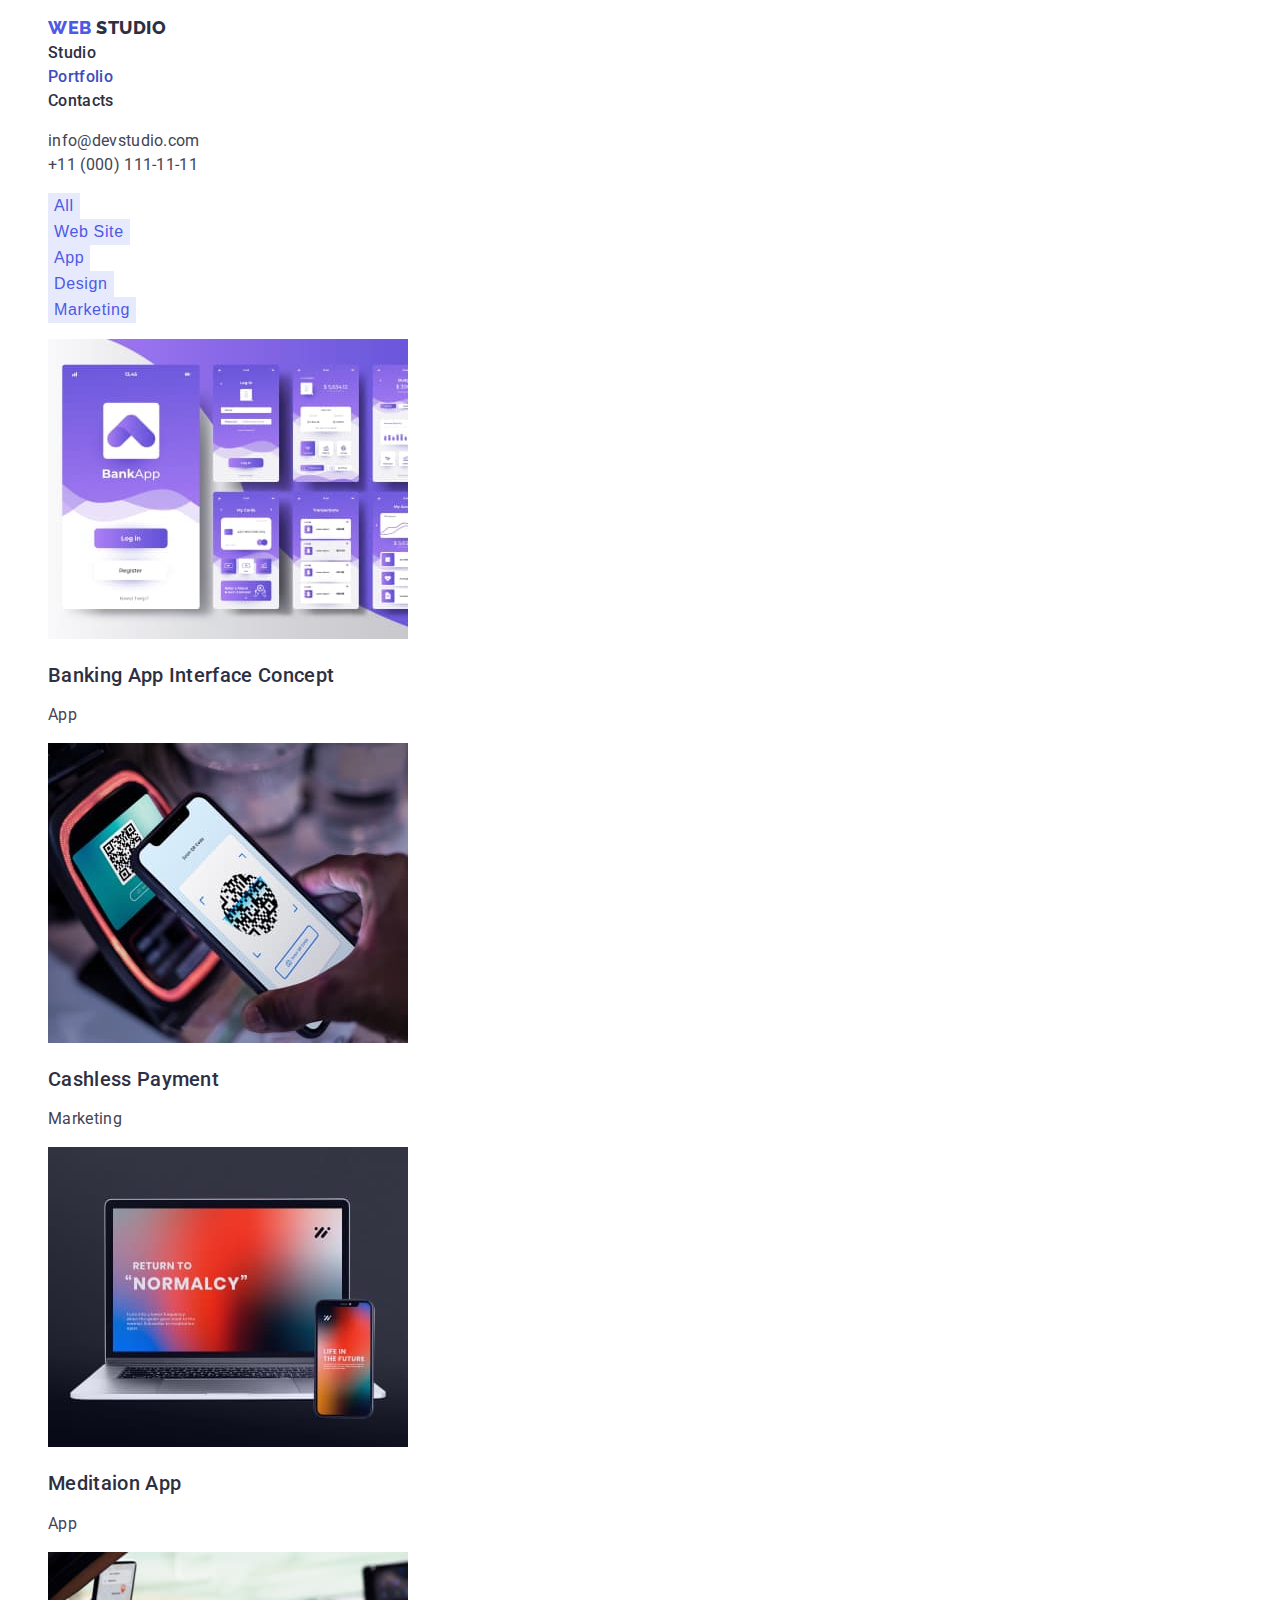
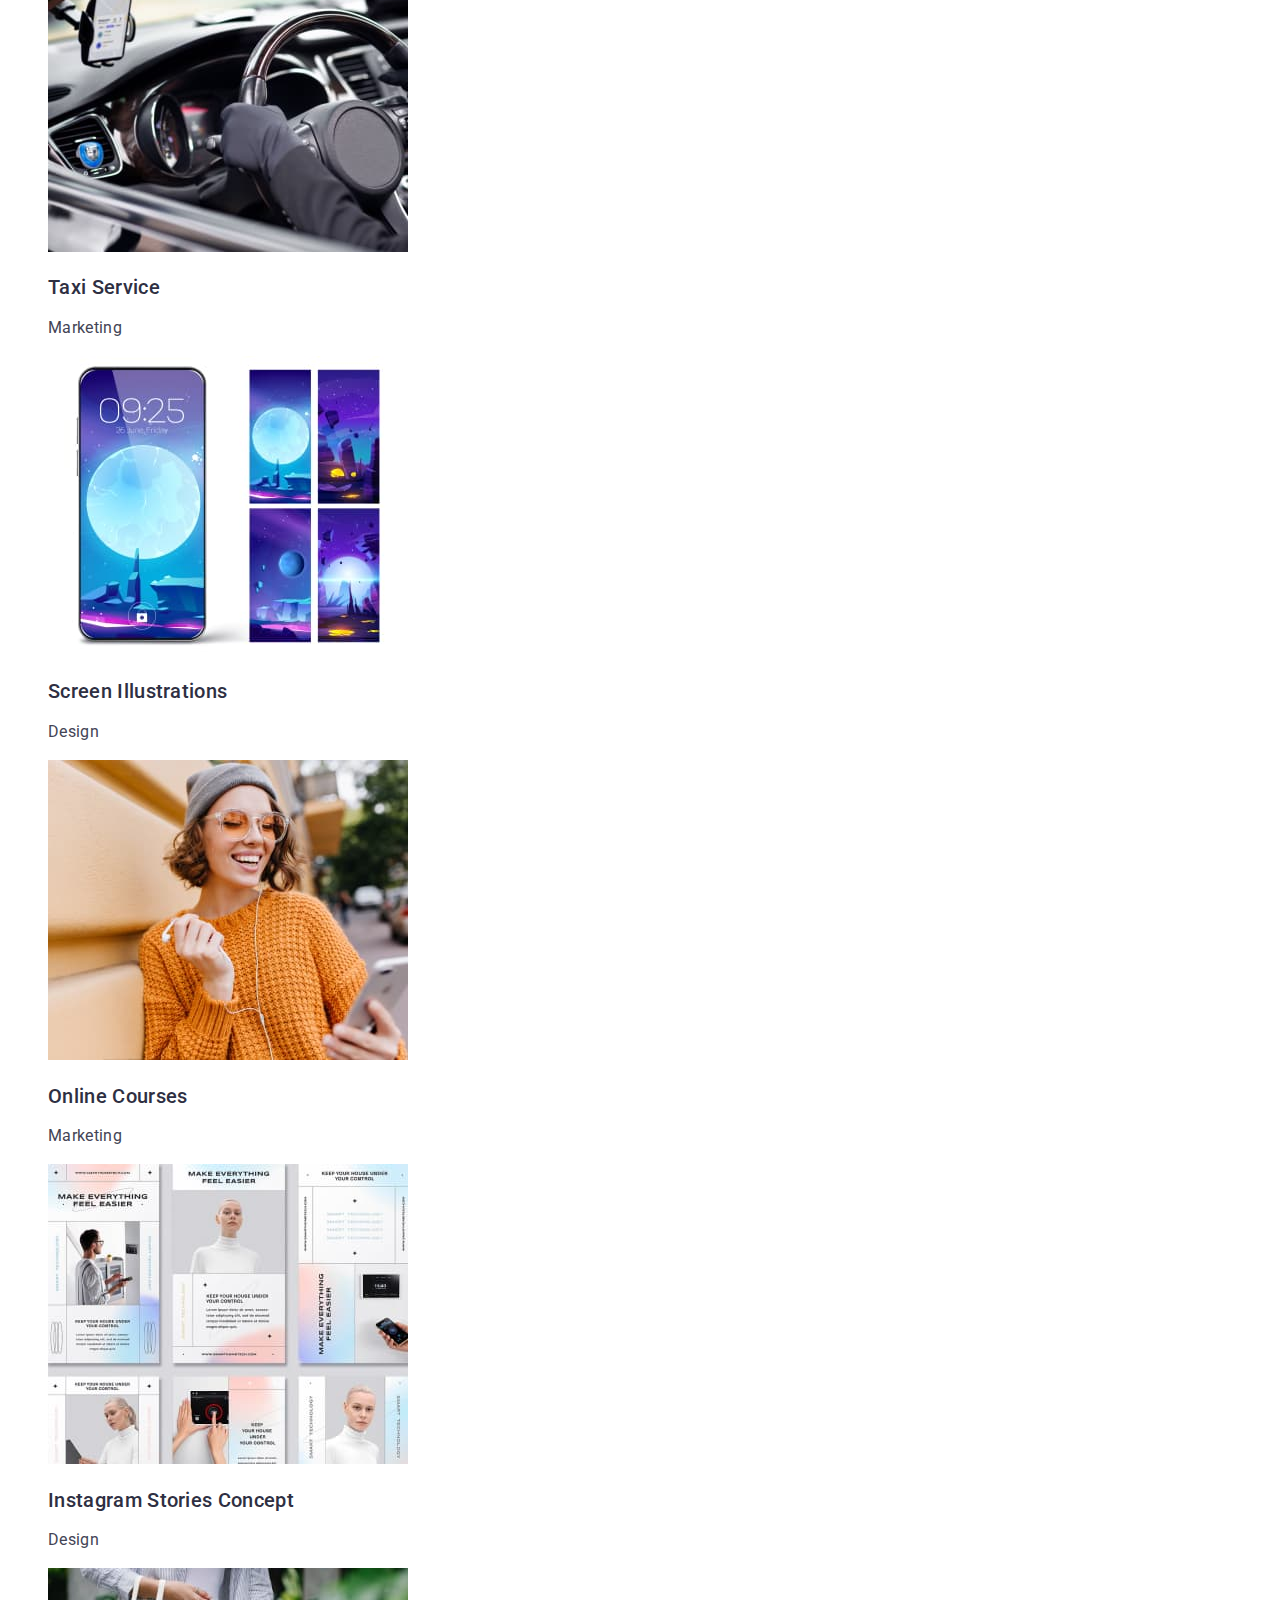
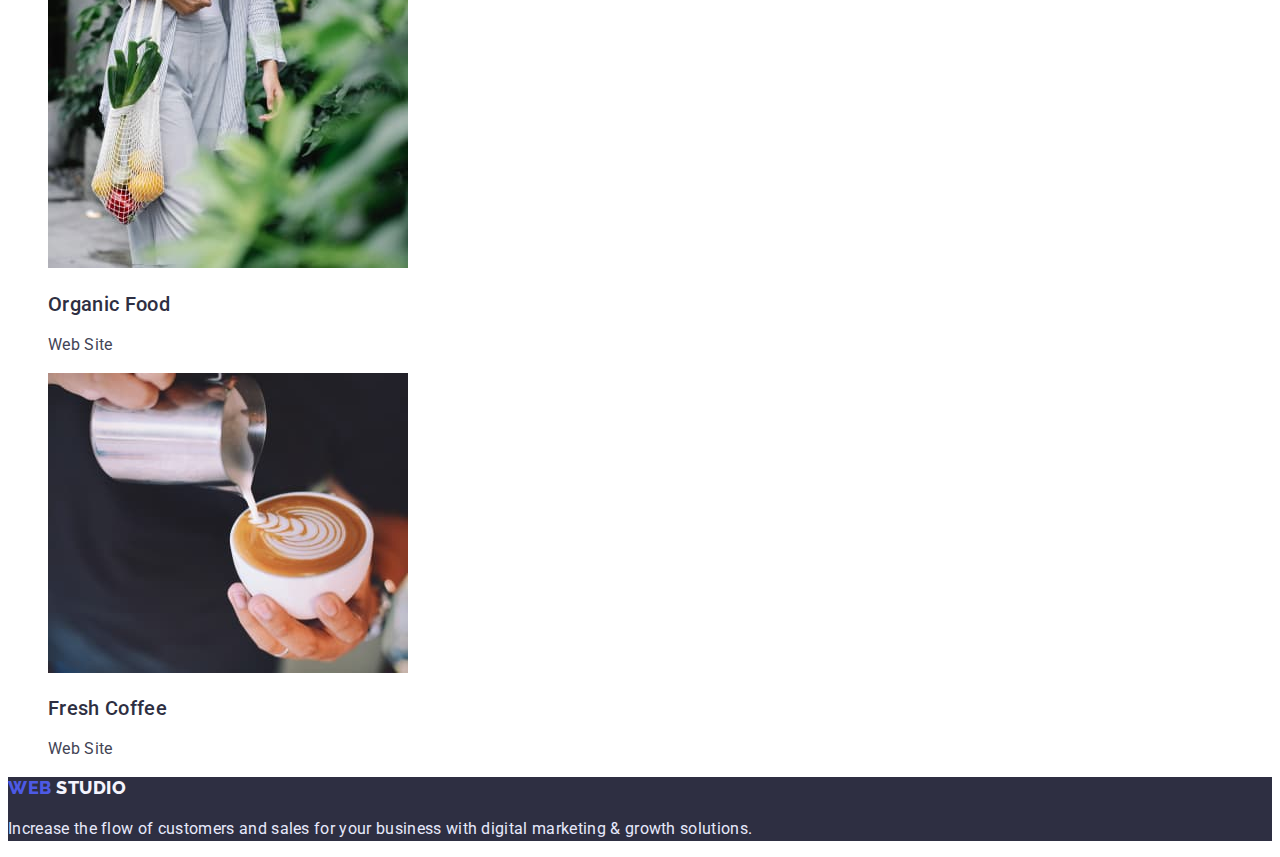
==== portfolio.html @ 8545eea1 "Initial commit" ====
<!DOCTYPE html>
<html lang="en">
  <head>
    <meta charset="UTF-8" />
    <meta http-equiv="X-UA-Compatible" content="IE=edge" />
    <meta name="viewport" content="width=device-width, initial-scale=1.0" />
    <title>Portfolio</title>
    <!-- Fonst -->
    <link rel="preconnect" href="https://fonts.googleapis.com" />
    <link rel="preconnect" href="https://fonts.gstatic.com" crossorigin />
    <link
      href="https://fonts.googleapis.com/css2?family=Raleway:wght@800&family=Roboto:wght@400;500;700;900&display=swap"
      rel="stylesheet"
    />
    <!-- Custom styles -->
    <link rel="stylesheet" href="./css/styles.css" />
  </head>
  <body>
    <!-- Header section -->
    <header class="header">
      <nav class="header-nav">
        <ul class="header-list list">
          <li class="header-item">
            <a class="header-logo link" href="./index.html">
              <span class="header-logo-span">Web</span> Studio
            </a>
          </li>
          <li class="header-item">
            <a class="header-link link" href="./index.html">Studio</a>
          </li>
          <li class="header-item">
            <a class="header-link link current" href="./portfolio.html"
              >Portfolio</a
            >
          </li>
          <li class="header-item">
            <a class="header-link link" href="#Contacts">Contacts</a>
          </li>
        </ul>
      </nav>
      <address class="header-address">
        <ul class="header-list list">
          <li class="header-item">
            <a class="header-mail link" href="mailto:info@devstudio.com"
              >info@devstudio.com</a
            >
          </li>
          <li class="header-item">
            <a class="header-contact link" href="tel:+110001111111"
              >+11 (000) 111-11-11</a
            >
          </li>
        </ul>
      </address>
    </header>
    <main>
      <!-- Filters section -->

      <section class="filters section">
        <h1 class="visually-hidden" hidden>Filters</h1>
        <ul class="filters-list list">
          <li class="filters-item">
            <button class="filters-button" type="button">All</button>
          </li>
          <li class="filters-item">
            <button class="filters-button" type="button">Web Site</button>
          </li>
          <li class="filters-item">
            <button class="filters-button" type="button">App</button>
          </li>
          <li class="filters-item">
            <button class="filters-button" type="button">Design</button>
          </li>
          <li class="filters-item">
            <button class="filters-button" type="button">Marketing</button>
          </li>
        </ul>
        <ul class="project-list list">
          <li class="project-item link">
            <img
              class="project-img"
              src="./img/project-row-1/bank-app.jpg"
              alt="Banking App"
              width="360"
              height="300"
            />
            <h2 class="project-title">Banking App Interface Concept</h2>
            <p class="project-desc">App</p>
          </li>
          <li class="project-item link">
            <img
              class="project-img"
              src="./img/project-row-1/qr-code.jpg"
              alt="QR code and
            smartphone"
              width="360"
              height="300"
            />
            <h2 class="project-title">Cashless Payment</h2>
            <p class="project-desc">Marketing</p>
          </li>
          <li class="project-item link">
            <img
              class="project-img"
              src="./img/project-row-1/computer-and-smartphone.jpg"
              alt="Computer and
            smartphone"
              width="360"
              height="300"
            />
            <h2 class="project-title">Meditaion App</h2>
            <p class="project-desc">App</p>
          </li>
          <li class="project-item link">
            <img
              class="project-img"
              src="./img/project-row-2/app-for-drivers.jpg"
              alt="App for drivers"
              width="360"
              height="300"
            />
            <h2 class="project-title">Taxi Service</h2>
            <p class="project-desc">Marketing</p>
          </li>
          <li class="project-item link">
            <img
              class="project-img"
              src="./img/project-row-2/phone-wallpaper.jpg"
              alt="Phone wallpaper"
              width="360"
              height="300"
            />
            <h2 class="project-title">Screen Illustrations</h2>
            <p class="project-desc">Design</p>
          </li>
          <li class="project-item ;link">
            <img
              class="project-img"
              src="./img/project-row-2/girl-in-headphones.jpg"
              alt="Girl listening to
            music"
              width="360"
              height="300"
            />
            <h2 class="project-title">Online Courses</h2>
            <p class="project-desc">Marketing</p>
          </li>
          <li class="project-item link">
            <img
              class="project-img"
              src="./img/project-row-3/instagram-foto.jpg"
              alt="Instagram foto"
              width="360"
              height="300"
            />
            <h2 class="project-title">Instagram Stories Concept</h2>
            <p class="project-desc">Design</p>
          </li>
          <li class="project-item link">
            <img
              class="project-img"
              src="./img/project-row-3/products.jpg"
              alt="Products in a bag"
              width="360"
              height="300"
            />
            <h2 class="project-title">Organic Food</h2>
            <p class="project-desc">Web Site</p>
          </li>
          <li class="project-item link">
            <img
              class="project-img"
              src="./img/project-row-3/coffee.jpg"
              alt="Coffee"
              width="360"
              height="300"
            />
            <h2 class="project-title">Fresh Coffee</h2>
            <p class="project-desc">Web Site</p>
          </li>
        </ul>
      </section>
    </main>
    <!-- Footer section -->
    <footer class="footer">
      <a class="footer-logo link" href="./index.html">
        <span class="footer-logo-span">Web</span> Studio
      </a>
      <p class="footer-desc">
        Increase the flow of customers and sales for your business with digital
        marketing & growth solutions.
      </p>
    </footer>
  </body>
</html>
---- css/styles.css ----
:root {
    --color-iris: #4d5ae5;
    --color-ocean: #404bbf;
    --color-navy-blue: #2e2f42;
    --color-green: #31d0aa;
    --color-slate: #434455;
    --color-light-slate: #8e8f99;
    --color-cornflower: #e7e9fc;
    --color-cloud: #f4f4fd;
    --color-navy-blue-modal: #2e2f42;
    --color-grey: #2e2f42;
    --color-white: #ffffff;
}

body {
    font-family: "Roboto", sans-serif;
    font-size: 16px;
    line-height: calc(24 / 16);
    letter-spacing: 0.02em;
    color: var(--color-slate);
}

visually-hidden {
    position: absolute;
    width: 1px;
    height: 1px;
    margin: -1px;
    border: 0;
    padding: 0;

    white-space: nowrap;
    clip-path: inset(100%);
    clip: rect(0 0 0 0);
    overflow: hidden;
}

.list {
    list-style: none;
}

.link {
    text-decoration: none;
}

/* Header section */

.header {
    background-color: var(--color-white);
}

.header-nav {}

.header-list {}

.header-item {}

.header-logo {
    font-family: "Raleway";
    font-weight: 800;
    font-size: 18px;
    line-height: calc(24 / 18);
    letter-spacing: 0.03em;
    
    text-transform: uppercase;
    color: var(--color-navy-blue);
}

.header-logo-span {
    text-transform: uppercase;
    color: var(--color-iris);
}

.header-link {  
    font-weight: 500;
    color: var(--color-navy-blue);
}

.header-link:hover,
.header-link:focus {
    color: var(--color-ocean);
}

.current {
    color: var(--color-ocean);
}

.header-address{
    font-style: normal;
}

.header-mail,
.header-contact {
    
    color: var(--color-slate);
}

.header-contact:hover,
.header-contact:focus,
.header-mail:hover,
.header-mail:focus {
    color: var(--color-ocean);
}
/* Hero section */

.hero {
    background-color: var(--color-navy-blue);
}

.hero-title {
    font-weight: 700;
    font-size: 56px;
    line-height: calc(60 / 56);
    
    color: var(--color-white);
    
}

.hero-button {
    font-family: inherit;
    font-weight: 500;
    font-size: 16px;
    line-height: calc(24 / 16);
    letter-spacing: 0.04em;
    
    color: var(--color-white);
    background-color: var(--color-iris);
    cursor: pointer;
    border: none;
}

.hero-button:hover,
.hero-button:focus {
color: var(--color-white);
background-color: var(--color-ocean);
}

/* Our Feutures */

.features {}

.section {}

.features-list {}

.features-item {}

.features-title {
    font-weight: 500;
    font-size: 20px;
    line-height: calc(24 / 20);
    
    color: var(--color-navy-blue);
}

.features-desc {}

/* What are we doing */

.do {}

.section {}

.do-title {
    color: var(--color-navy-blue);
}

.do-list {}

.do-item {}

.do-img {}

/*  Our team section */

.team {
    background-color: var(--color-cloud);
}

.section {}

.team-title {
    font-weight: 500;
    font-size: 20px;
    line-height: calc(24 / 20);

    color: var(--color-navy-blue);
}

.team-list {}

.team-item {
    background-color: var(--color-white);
}

.team-img {}

.team-member {
    color: var(--color-navy-blue);
}

.team-desc {
    color: var(--color-slate);
}

/* Footer section */

.footer {
    background-color: var(--color-navy-blue);
}

.footer-logo {
    font-family: "Raleway";
    font-weight: 800;
    font-size: 18px;
    line-height: calc(21 /18);    
    letter-spacing: 0.03em;

    text-transform: uppercase;
    color: var(--color-cloud);
}

.footer-logo-span {
    font-family: "Raleway";
    font-weight: 800;
    font-size: 18px;
    line-height: calc(21 /18);
    letter-spacing: 0.03em;

    text-transform: uppercase;
    color: var(--color-iris);
}

.footer-desc {
    color: var(--color-cornflower);
}

/* Portfolio */

.filters {}

.filters-list {}

.filters-item {}

.filters-button {
    font-size: inherit;
    font-weight: 500;
    font-size: 16px;
    line-height: calc(24 / 16);
    letter-spacing: 0.04em;
    
    color: var(--color-iris);
    background-color: var(--color-cornflower);
    cursor: pointer;
    border: none;
}

.filters-button:hover,
.filters-button:focus{
color: var(--color-white);
background-color: var(--color-ocean);
}

.project-list {}

.project-item {}

.project-img {}

.project-title { 
    font-weight: 500;
    font-size: 20px;
    line-height: calc(24 / 20);
    
    color: var(--color-navy-blue);
}

.project-desc {
    color: var(--color-slate);
}
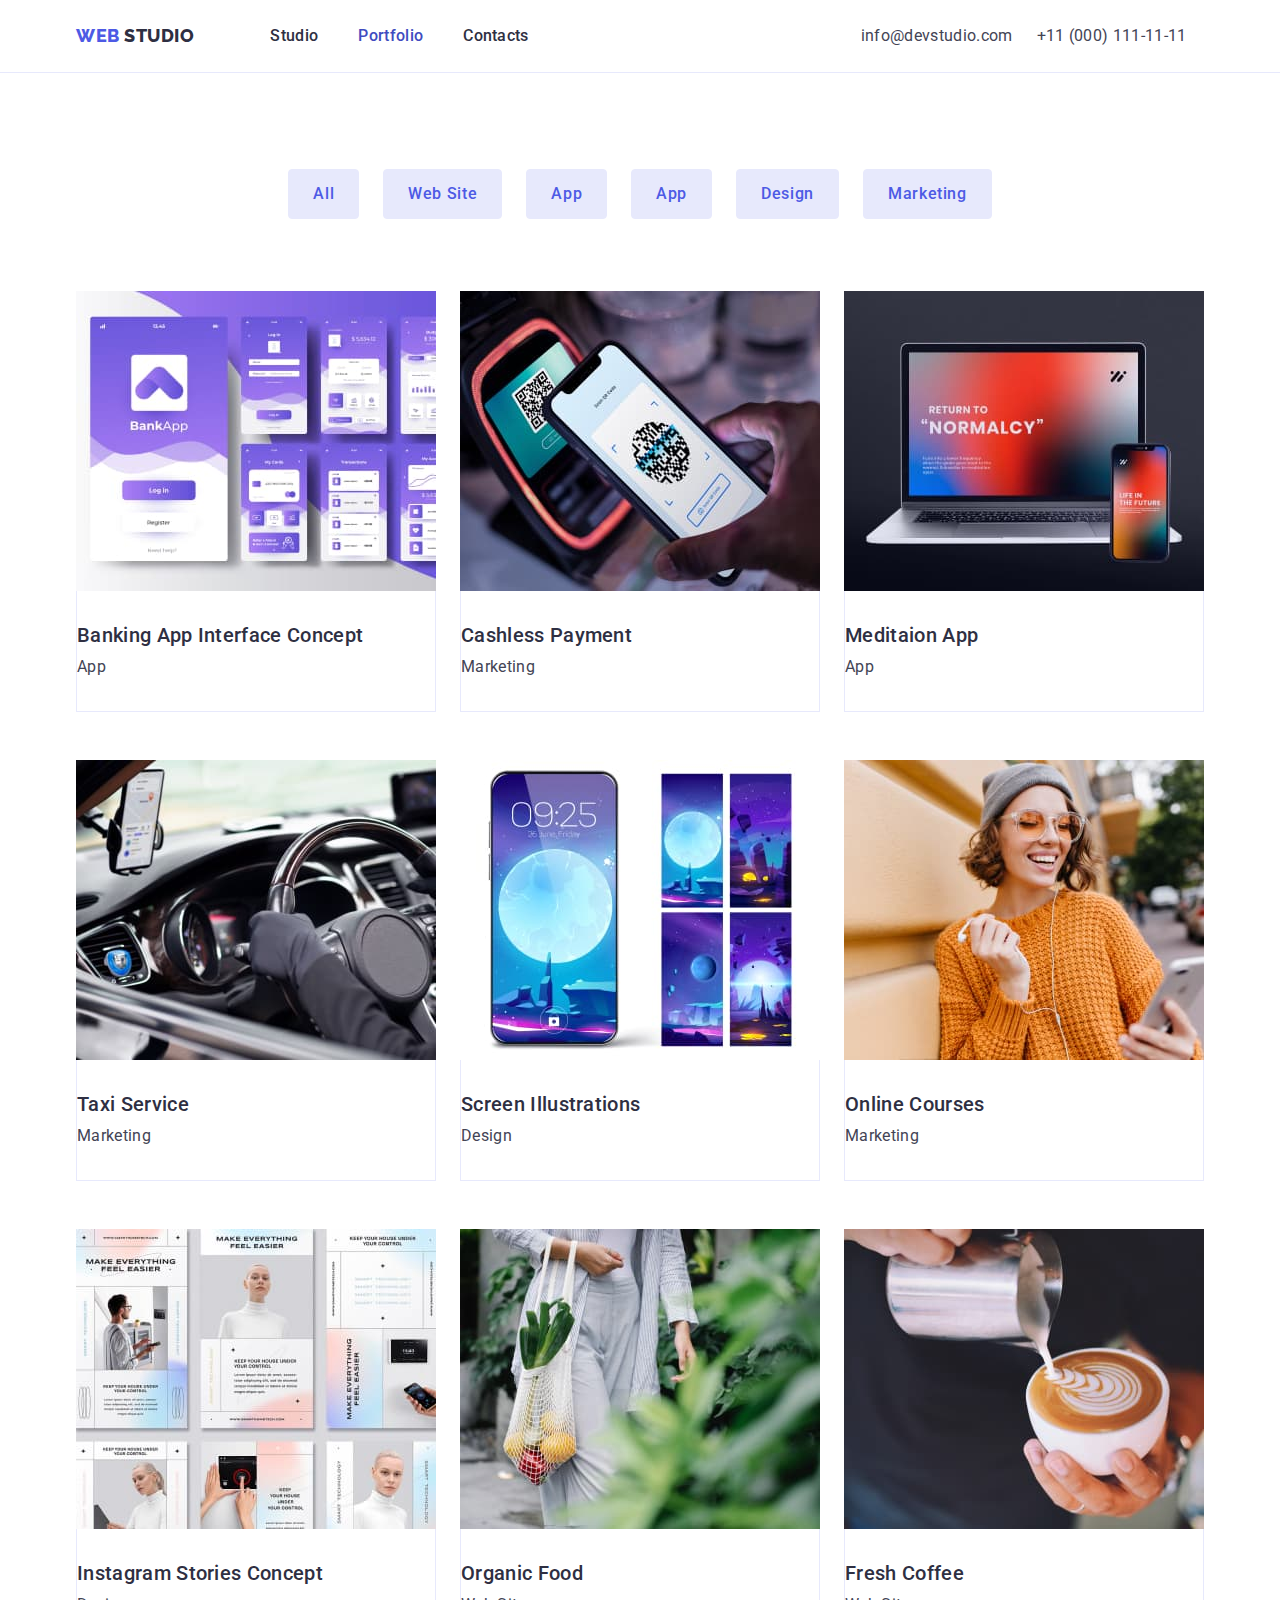
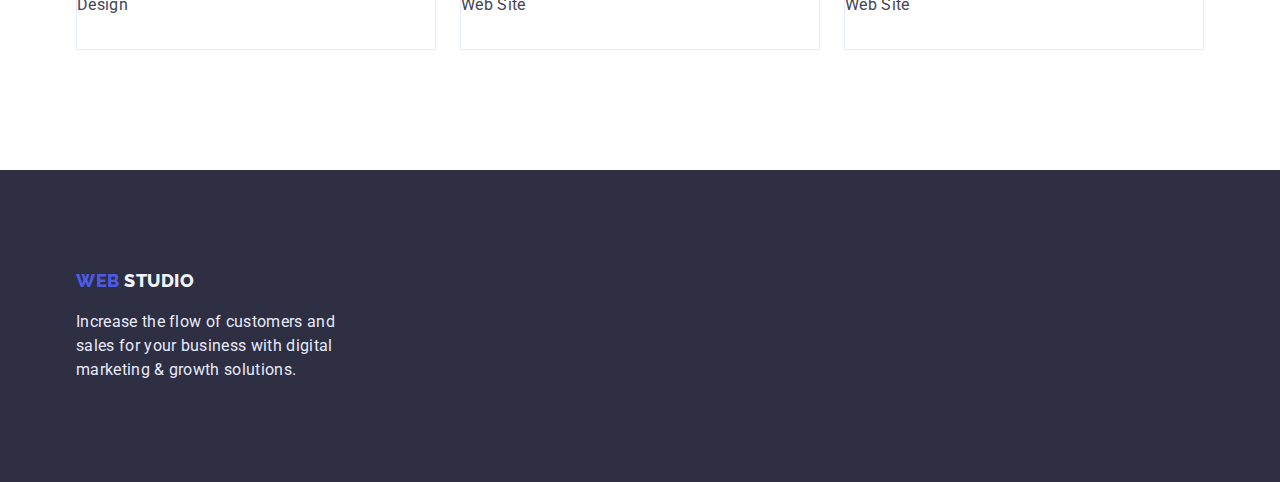
==== commit d5dfd4b9: "flexbox" ====
--- a/portfolio.html
+++ b/portfolio.html
@@ -12,184 +12,230 @@
       href="https://fonts.googleapis.com/css2?family=Raleway:wght@800&family=Roboto:wght@400;500;700;900&display=swap"
       rel="stylesheet"
     />
+    <link
+      rel="stylesheet"
+      href="https://cdn.jsdelivr.net/npm/modern-normalize@1.1.0/modern-normalize.min.css"
+    />
     <!-- Custom styles -->
     <link rel="stylesheet" href="./css/styles.css" />
   </head>
   <body>
     <!-- Header section -->
     <header class="header">
-      <nav class="header-nav">
-        <ul class="header-list list">
-          <li class="header-item">
-            <a class="header-logo link" href="./index.html">
-              <span class="header-logo-span">Web</span> Studio
-            </a>
-          </li>
-          <li class="header-item">
-            <a class="header-link link" href="./index.html">Studio</a>
-          </li>
-          <li class="header-item">
-            <a class="header-link link current" href="./portfolio.html"
-              >Portfolio</a
-            >
-          </li>
-          <li class="header-item">
-            <a class="header-link link" href="#Contacts">Contacts</a>
-          </li>
-        </ul>
-      </nav>
-      <address class="header-address">
-        <ul class="header-list list">
-          <li class="header-item">
-            <a class="header-mail link" href="mailto:info@devstudio.com"
-              >info@devstudio.com</a
-            >
-          </li>
-          <li class="header-item">
-            <a class="header-contact link" href="tel:+110001111111"
-              >+11 (000) 111-11-11</a
-            >
-          </li>
-        </ul>
-      </address>
+      <div class="header-container conteiner">
+        <nav class="header-nav">
+          <a class="header-logo link" href="./index.html">
+            <span class="header-logo-span">Web</span> Studio
+          </a>
+          <ul class="header-list list">
+            <li class="header-item">
+              <a class="header-link link" href="./index.html">Studio</a>
+            </li>
+            <li class="header-item">
+              <a class="header-link link current" href="./portfolio.html"
+                >Portfolio</a
+              >
+            </li>
+            <li class="header-item">
+              <a class="header-link link" href="#Contacts">Contacts</a>
+            </li>
+          </ul>
+        </nav>
+        <address class="header-address">
+          <ul class="address-list list">
+            <li class="address-item">
+              <a class="header-mail link" href="mailto:info@devstudio.com"
+                >info@devstudio.com</a
+              >
+            </li>
+            <li class="address-item">
+              <a class="header-contact link" href="tel:+110001111111"
+                >+11 (000) 111-11-11</a
+              >
+            </li>
+          </ul>
+        </address>
+      </div>
     </header>
     <main>
       <!-- Filters section -->
-
       <section class="filters section">
-        <h1 class="visually-hidden" hidden>Filters</h1>
-        <ul class="filters-list list">
-          <li class="filters-item">
-            <button class="filters-button" type="button">All</button>
-          </li>
-          <li class="filters-item">
-            <button class="filters-button" type="button">Web Site</button>
-          </li>
-          <li class="filters-item">
-            <button class="filters-button" type="button">App</button>
-          </li>
-          <li class="filters-item">
-            <button class="filters-button" type="button">Design</button>
-          </li>
-          <li class="filters-item">
-            <button class="filters-button" type="button">Marketing</button>
-          </li>
-        </ul>
-        <ul class="project-list list">
-          <li class="project-item link">
-            <img
-              class="project-img"
-              src="./img/project-row-1/bank-app.jpg"
-              alt="Banking App"
-              width="360"
-              height="300"
-            />
-            <h2 class="project-title">Banking App Interface Concept</h2>
-            <p class="project-desc">App</p>
-          </li>
-          <li class="project-item link">
-            <img
-              class="project-img"
-              src="./img/project-row-1/qr-code.jpg"
-              alt="QR code and
+        <div class="conteiner">
+          <h1 class="visually-hidden" hidden>Filters</h1>
+          <ul class="filters-list list">
+            <li class="filters-item">
+              <button class="filters-button" type="button">All</button>
+            </li>
+            <li class="filters-item">
+              <button class="filters-button" type="button">Web Site</button>
+            </li>
+            <li class="filters-item">
+              <button class="filters-button" type="button">App</button>
+            </li>
+            <li class="filters-item">
+              <button class="filters-button" type="button">App</button>
+            </li>
+            <li class="filters-item">
+              <button class="filters-button" type="button">Design</button>
+            </li>
+            <li class="filters-item">
+              <button class="filters-button" type="button">Marketing</button>
+            </li>
+          </ul>
+          <ul class="project-list list">
+            <li class="project-item link">
+              <a href="" class="link">
+                <img
+                  class="project-img"
+                  src="./img/project-row-1/bank-app.jpg"
+                  alt="Banking App"
+                  width="360"
+                  height="300"
+                />
+                <div class="project-thumb">
+                  <h2 class="project-title">Banking App Interface Concept</h2>
+                  <p class="project-desc">App</p>
+                </div>
+              </a>
+            </li>
+            <li class="project-item link">
+              <a href="" class="link">
+                <img
+                  class="project-img"
+                  src="./img/project-row-1/qr-code.jpg"
+                  alt="QR code and
             smartphone"
-              width="360"
-              height="300"
-            />
-            <h2 class="project-title">Cashless Payment</h2>
-            <p class="project-desc">Marketing</p>
-          </li>
-          <li class="project-item link">
-            <img
-              class="project-img"
-              src="./img/project-row-1/computer-and-smartphone.jpg"
-              alt="Computer and
+                  width="360"
+                  height="300"
+                />
+                <div class="project-thumb">
+                  <h2 class="project-title">Cashless Payment</h2>
+                  <p class="project-desc">Marketing</p>
+                </div>
+              </a>
+            </li>
+            <li class="project-item link">
+              <a href="" class="link">
+                <img
+                  class="project-img"
+                  src="./img/project-row-1/computer-and-smartphone.jpg"
+                  alt="Computer and
             smartphone"
-              width="360"
-              height="300"
-            />
-            <h2 class="project-title">Meditaion App</h2>
-            <p class="project-desc">App</p>
-          </li>
-          <li class="project-item link">
-            <img
-              class="project-img"
-              src="./img/project-row-2/app-for-drivers.jpg"
-              alt="App for drivers"
-              width="360"
-              height="300"
-            />
-            <h2 class="project-title">Taxi Service</h2>
-            <p class="project-desc">Marketing</p>
-          </li>
-          <li class="project-item link">
-            <img
-              class="project-img"
-              src="./img/project-row-2/phone-wallpaper.jpg"
-              alt="Phone wallpaper"
-              width="360"
-              height="300"
-            />
-            <h2 class="project-title">Screen Illustrations</h2>
-            <p class="project-desc">Design</p>
-          </li>
-          <li class="project-item ;link">
-            <img
-              class="project-img"
-              src="./img/project-row-2/girl-in-headphones.jpg"
-              alt="Girl listening to
+                  width="360"
+                  height="300"
+                />
+                <div class="project-thumb">
+                  <h2 class="project-title">Meditaion App</h2>
+                  <p class="project-desc">App</p>
+                </div>
+              </a>
+            </li>
+            <li class="project-item link">
+              <a href="" class="link">
+                <img
+                  class="project-img"
+                  src="./img/project-row-2/app-for-drivers.jpg"
+                  alt="App for drivers"
+                  width="360"
+                  height="300"
+                />
+                <div class="project-thumb">
+                  <h2 class="project-title">Taxi Service</h2>
+                  <p class="project-desc">Marketing</p>
+                </div>
+              </a>
+            </li>
+            <li class="project-item link">
+              <a href="" class="link">
+                <img
+                  class="project-img"
+                  src="./img/project-row-2/phone-wallpaper.jpg"
+                  alt="Phone wallpaper"
+                  width="360"
+                  height="300"
+                />
+                <div class="project-thumb">
+                  <h2 class="project-title">Screen Illustrations</h2>
+                  <p class="project-desc">Design</p>
+                </div>
+              </a>
+            </li>
+            <li class="project-item ;link">
+              <a href="" class="link">
+                <img
+                  class="project-img"
+                  src="./img/project-row-2/girl-in-headphones.jpg"
+                  alt="Girl listening to
             music"
-              width="360"
-              height="300"
-            />
-            <h2 class="project-title">Online Courses</h2>
-            <p class="project-desc">Marketing</p>
-          </li>
-          <li class="project-item link">
-            <img
-              class="project-img"
-              src="./img/project-row-3/instagram-foto.jpg"
-              alt="Instagram foto"
-              width="360"
-              height="300"
-            />
-            <h2 class="project-title">Instagram Stories Concept</h2>
-            <p class="project-desc">Design</p>
-          </li>
-          <li class="project-item link">
-            <img
-              class="project-img"
-              src="./img/project-row-3/products.jpg"
-              alt="Products in a bag"
-              width="360"
-              height="300"
-            />
-            <h2 class="project-title">Organic Food</h2>
-            <p class="project-desc">Web Site</p>
-          </li>
-          <li class="project-item link">
-            <img
-              class="project-img"
-              src="./img/project-row-3/coffee.jpg"
-              alt="Coffee"
-              width="360"
-              height="300"
-            />
-            <h2 class="project-title">Fresh Coffee</h2>
-            <p class="project-desc">Web Site</p>
-          </li>
-        </ul>
+                  width="360"
+                  height="300"
+                />
+                <div class="project-thumb">
+                  <h2 class="project-title">Online Courses</h2>
+                  <p class="project-desc">Marketing</p>
+                </div>
+              </a>
+            </li>
+            <li class="project-item link">
+              <a href="" class="link">
+                <img
+                  class="project-img"
+                  src="./img/project-row-3/instagram-foto.jpg"
+                  alt="Instagram foto"
+                  width="360"
+                  height="300"
+                />
+                <div class="project-thumb">
+                  <h2 class="project-title">Instagram Stories Concept</h2>
+                  <p class="project-desc">Design</p>
+                </div>
+              </a>
+            </li>
+            <li class="project-item link">
+              <a href="" class="link">
+                <img
+                  class="project-img"
+                  src="./img/project-row-3/products.jpg"
+                  alt="Products in a bag"
+                  width="360"
+                  height="300"
+                />
+                <div class="project-thumb">
+                  <h2 class="project-title">Organic Food</h2>
+                  <p class="project-desc">Web Site</p>
+                </div>
+              </a>
+            </li>
+            <li class="project-item link">
+              <a href="" class="link">
+                <img
+                  class="project-img"
+                  src="./img/project-row-3/coffee.jpg"
+                  alt="Coffee"
+                  width="360"
+                  height="300"
+                />
+                <div class="project-thumb">
+                  <h2 class="project-title">Fresh Coffee</h2>
+                  <p class="project-desc">Web Site</p>
+                </div>
+              </a>
+            </li>
+          </ul>
+        </div>
       </section>
     </main>
     <!-- Footer section -->
     <footer class="footer">
-      <a class="footer-logo link" href="./index.html">
-        <span class="footer-logo-span">Web</span> Studio
-      </a>
-      <p class="footer-desc">
-        Increase the flow of customers and sales for your business with digital
-        marketing & growth solutions.
-      </p>
+      <div class="footer-conteiner conteiner">
+        <a class="footer-logo link" href="./index.html">
+          <span class="footer-logo-span">Web</span> Studio
+        </a>
+        <p class="footer-desc">
+          Increase the flow of customers and sales for your business with
+          digital marketing & growth solutions.
+        </p>
+      </div>
     </footer>
   </body>
 </html>
--- a/css/styles.css
+++ b/css/styles.css
@@ -34,6 +34,17 @@
     overflow: hidden;
 }
 
+* {
+    margin: 0px;
+    padding: 0px;
+}
+
+img {
+    display: block;
+    max-width: 100%;
+    height: auto;
+}
+
 .list {
     list-style: none;
 }
@@ -42,19 +53,47 @@
     text-decoration: none;
 }
 
+.conteiner {
+    width: 1158px;
+    margin: 0px auto;
+    padding: 0px 15px;
+}
+
+.section {
+    padding: 120px 0px;
+}
 /* Header section */
 
 .header {
+    padding-top: 24px;
+    padding-bottom: 24px;
+
     background-color: var(--color-white);
-}
-
-.header-nav {}
-
-.header-list {}
+    border-bottom: 1px solid #E7E9FC;
+}
+
+.header-container {
+    display: flex;
+
+}
+
+.header-nav {
+    display: flex;
+
+    margin-right: 332px;
+}
+
+.header-list {
+    display: flex;
+    gap: 40px;
+    
+}
 
 .header-item {}
 
 .header-logo {
+    margin-right: 76px;
+
     font-family: "Raleway";
     font-weight: 800;
     font-size: 18px;
@@ -85,8 +124,16 @@
 }
 
 .header-address{
+    
     font-style: normal;
 }
+
+.address-list{
+    display: flex;
+    gap: 24px;
+}
+
+.address-item {}
 
 .header-mail,
 .header-contact {
@@ -103,10 +150,23 @@
 /* Hero section */
 
 .hero {
+    min-width: 600px;
+
+    padding: 188px 0px;
+
     background-color: var(--color-navy-blue);
 }
 
+.hero-conteiner {
+}
+
 .hero-title {
+    margin-right: 473px;
+    margin-bottom: 48px;
+    margin-left: 473px;
+
+    width: 494px;
+
     font-weight: 700;
     font-size: 56px;
     line-height: calc(60 / 56);
@@ -116,6 +176,10 @@
 }
 
 .hero-button {
+    padding: 16px 32px;
+
+    margin-left: 636px;
+
     font-family: inherit;
     font-weight: 500;
     font-size: 16px;
@@ -126,6 +190,7 @@
     background-color: var(--color-iris);
     cursor: pointer;
     border: none;
+    border-radius: 4px;
 }
 
 .hero-button:hover,
@@ -136,15 +201,23 @@
 
 /* Our Feutures */
 
-.features {}
-
-.section {}
-
-.features-list {}
+.features {
+    padding-top: 120px;
+    padding-bottom: 120px;
+}
+
+.features-list {
+    display: flex;
+    justify-content: center;
+    gap: 24px;
+
+}
 
 .features-item {}
 
 .features-title {
+    margin-bottom: 8px;
+
     font-weight: 500;
     font-size: 20px;
     line-height: calc(24 / 20);
@@ -156,15 +229,27 @@
 
 /* What are we doing */
 
-.do {}
+.do {
+    padding-bottom: 120px;
+}
 
 .section {}
 
 .do-title {
-    color: var(--color-navy-blue);
-}
-
-.do-list {}
+    margin-bottom: 72px;
+    margin-left: 559px;
+
+    font-weight: 700;
+    font-size: 36px;
+    line-height: calc(40 / 36);
+
+    color: var(--color-navy-blue);
+}
+
+.do-list {
+    display: flex;
+    gap: 24px;
+}
 
 .do-item {}
 
@@ -173,20 +258,27 @@
 /*  Our team section */
 
 .team {
+    padding: 120px 0px;
     background-color: var(--color-cloud);
 }
 
 .section {}
 
 .team-title {
-    font-weight: 500;
-    font-size: 20px;
-    line-height: calc(24 / 20);
-
-    color: var(--color-navy-blue);
-}
-
-.team-list {}
+    margin-bottom: 72px;
+    margin-left: 639px;
+
+    font-weight: 700;
+    font-size: 36px;
+    line-height: calc(40 / 36);
+
+    color: var(--color-navy-blue);
+}
+
+.team-list {
+    display: flex;
+    gap: 24px;
+}
 
 .team-item {
     background-color: var(--color-white);
@@ -194,7 +286,18 @@
 
 .team-img {}
 
+.team-wrapper {
+    display: flex;
+    flex-direction: column;
+
+    margin: 16px 32px;
+
+}
+
 .team-member {
+    margin-bottom: 8px;
+    
+
     color: var(--color-navy-blue);
 }
 
@@ -205,10 +308,17 @@
 /* Footer section */
 
 .footer {
+    min-width: 310px;
     background-color: var(--color-navy-blue);
 }
 
+.footer-conteiner {
+    padding-top: 100px;
+    padding-bottom: 100px;
+}
+
 .footer-logo {
+    
     font-family: "Raleway";
     font-weight: 800;
     font-size: 18px;
@@ -231,18 +341,35 @@
 }
 
 .footer-desc {
+    margin-top: 16px;
+
+    width: 264px;
     color: var(--color-cornflower);
 }
 
 /* Portfolio */
 
-.filters {}
-
-.filters-list {}
-
-.filters-item {}
+/* Filters Section */
+
+.filters {
+    padding-top: 96px;
+}
+
+.filters-list {
+    display: flex;
+    gap: 24px;
+    justify-content: center;
+
+    margin-bottom: 72px;
+}
+
+.filters-item {
+}
 
 .filters-button {
+    padding: 12px 24px;
+
+
     font-size: inherit;
     font-weight: 500;
     font-size: 16px;
@@ -252,7 +379,8 @@
     color: var(--color-iris);
     background-color: var(--color-cornflower);
     cursor: pointer;
-    border: none;
+    border: 1px solid #E7E9FC;
+    border-radius: 4px;
 }
 
 .filters-button:hover,
@@ -261,13 +389,27 @@
 background-color: var(--color-ocean);
 }
 
-.project-list {}
+.project-list {
+    display: flex;
+    flex-wrap: wrap;
+    row-gap: 48px;
+    column-gap: 24px;
+}
 
 .project-item {}
 
 .project-img {}
 
+.project-thumb {
+    padding: 32px 0px;
+
+    border: 1px solid #E7E9FC;
+    border-top: none;
+}
+
 .project-title { 
+    margin-bottom: 8px;
+
     font-weight: 500;
     font-size: 20px;
     line-height: calc(24 / 20);
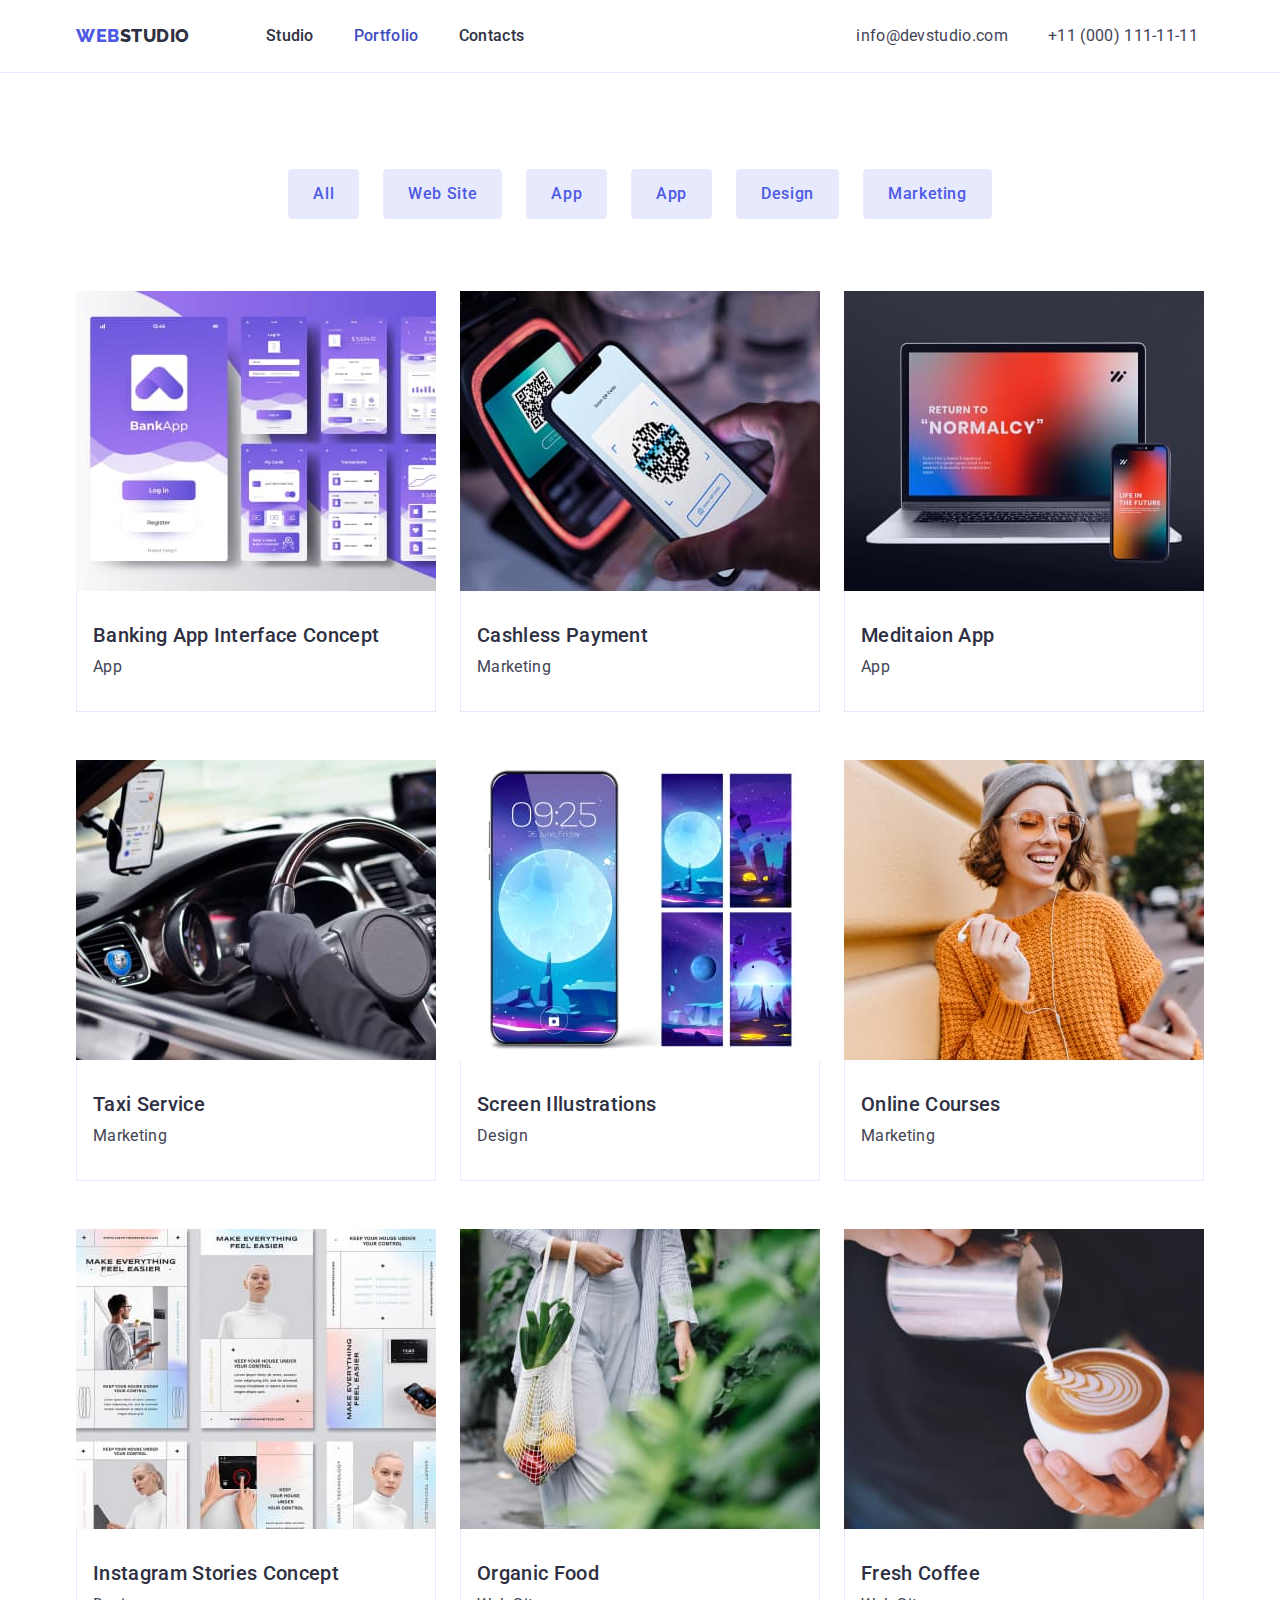
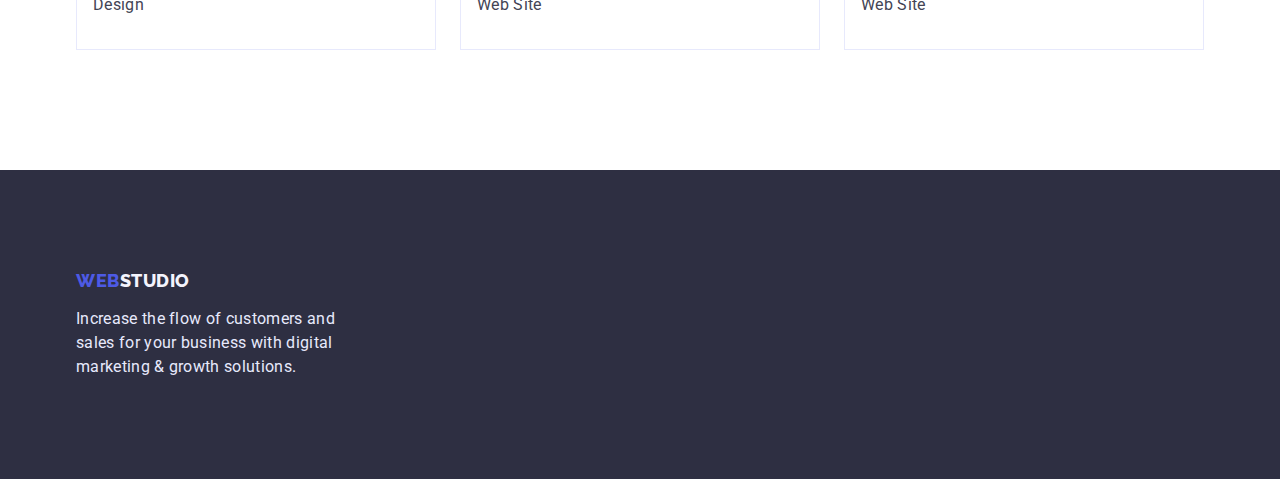
==== commit dcc110dc: "flexbox.change" ====
--- a/portfolio.html
+++ b/portfolio.html
@@ -25,7 +25,7 @@
       <div class="header-container conteiner">
         <nav class="header-nav">
           <a class="header-logo link" href="./index.html">
-            <span class="header-logo-span">Web</span> Studio
+            <span class="header-logo-span">Web</span>Studio
           </a>
           <ul class="header-list list">
             <li class="header-item">
@@ -229,7 +229,7 @@
     <footer class="footer">
       <div class="footer-conteiner conteiner">
         <a class="footer-logo link" href="./index.html">
-          <span class="footer-logo-span">Web</span> Studio
+          <span class="footer-logo-span">Web</span>Studio
         </a>
         <p class="footer-desc">
           Increase the flow of customers and sales for your business with
--- a/css/styles.css
+++ b/css/styles.css
@@ -59,9 +59,7 @@
     padding: 0px 15px;
 }
 
-.section {
-    padding: 120px 0px;
-}
+.section {}
 /* Header section */
 
 .header {
@@ -130,7 +128,7 @@
 
 .address-list{
     display: flex;
-    gap: 24px;
+    gap: 40px;
 }
 
 .address-item {}
@@ -161,9 +159,8 @@
 }
 
 .hero-title {
-    margin-right: 473px;
+    margin: 0px auto;
     margin-bottom: 48px;
-    margin-left: 473px;
 
     width: 494px;
 
@@ -178,7 +175,8 @@
 .hero-button {
     padding: 16px 32px;
 
-    margin-left: 636px;
+    display: block;
+    margin: 0px auto;
 
     font-family: inherit;
     font-weight: 500;
@@ -230,6 +228,7 @@
 /* What are we doing */
 
 .do {
+    margin: 0px;
     padding-bottom: 120px;
 }
 
@@ -237,13 +236,14 @@
 
 .do-title {
     margin-bottom: 72px;
-    margin-left: 559px;
 
     font-weight: 700;
     font-size: 36px;
     line-height: calc(40 / 36);
 
     color: var(--color-navy-blue);
+
+    text-align: center;
 }
 
 .do-list {
@@ -266,13 +266,14 @@
 
 .team-title {
     margin-bottom: 72px;
-    margin-left: 639px;
 
     font-weight: 700;
     font-size: 36px;
     line-height: calc(40 / 36);
 
     color: var(--color-navy-blue);
+
+    text-align: center;
 }
 
 .team-list {
@@ -281,6 +282,8 @@
 }
 
 .team-item {
+    box-shadow: 0px 1px 6px rgba(46, 47, 66, 0.08), 0px 1px 1px rgba(46, 47, 66, 0.16), 0px 2px 1px rgba(46, 47, 66, 0.08);
+    border-radius: 0px 0px 4px 4px;
     background-color: var(--color-white);
 }
 
@@ -290,35 +293,40 @@
     display: flex;
     flex-direction: column;
 
-    margin: 16px 32px;
+    padding: 32px 16px;
 
 }
 
 .team-member {
     margin-bottom: 8px;
-    
-
-    color: var(--color-navy-blue);
+
+    color: var(--color-navy-blue);
+
+    text-align: center;
 }
 
 .team-desc {
     color: var(--color-slate);
+
+    text-align: center;
 }
 
 /* Footer section */
 
 .footer {
+    padding: 100px 0px;
+
     min-width: 310px;
     background-color: var(--color-navy-blue);
 }
 
 .footer-conteiner {
-    padding-top: 100px;
-    padding-bottom: 100px;
 }
 
 .footer-logo {
-    
+    display: block;
+    margin-bottom: 16px;
+
     font-family: "Raleway";
     font-weight: 800;
     font-size: 18px;
@@ -341,8 +349,6 @@
 }
 
 .footer-desc {
-    margin-top: 16px;
-
     width: 264px;
     color: var(--color-cornflower);
 }
@@ -353,6 +359,7 @@
 
 .filters {
     padding-top: 96px;
+    padding-bottom: 120px;
 }
 
 .filters-list {
@@ -401,7 +408,7 @@
 .project-img {}
 
 .project-thumb {
-    padding: 32px 0px;
+    padding: 32px 16px;
 
     border: 1px solid #E7E9FC;
     border-top: none;
